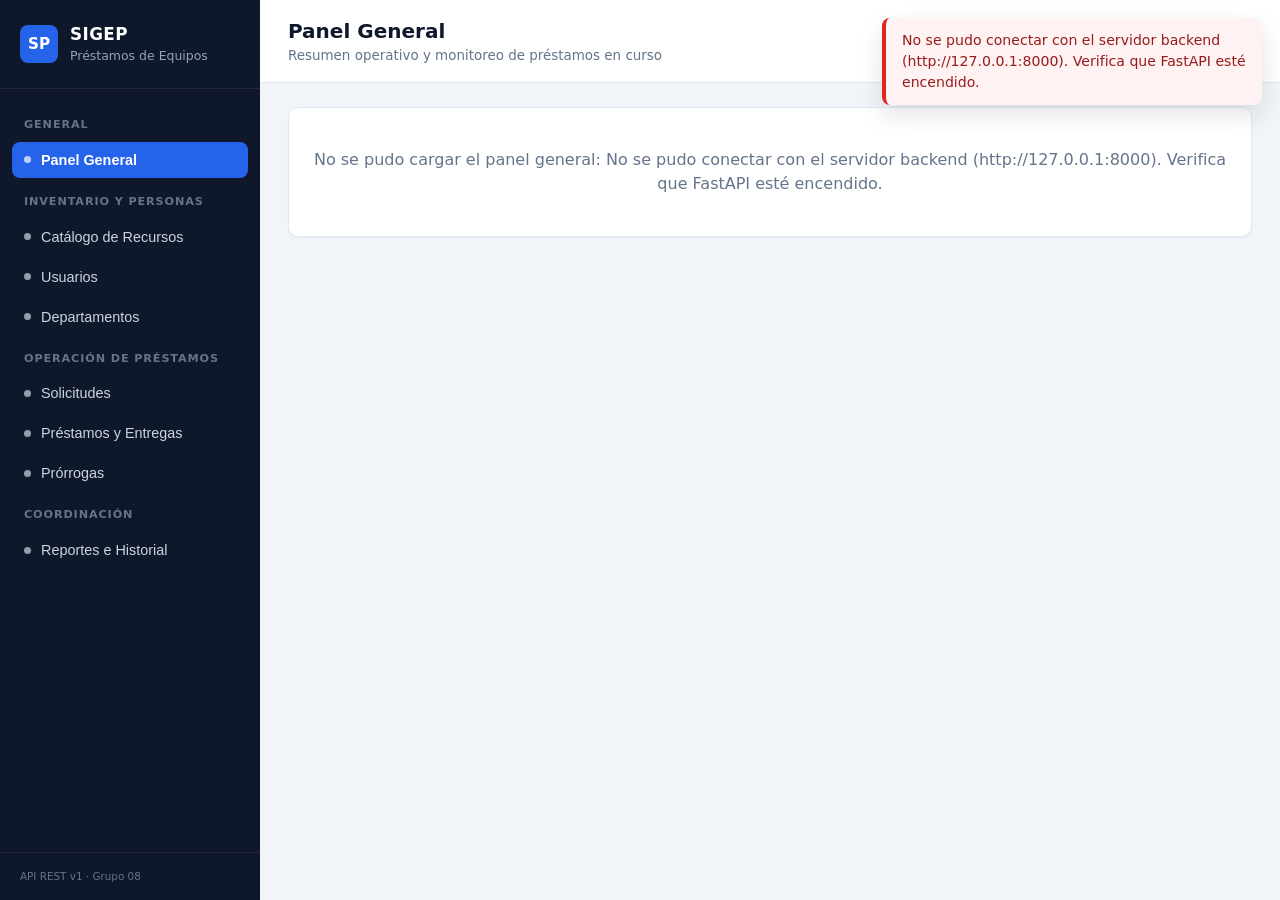
==== frontend/index.html @ 3b3ecd96 "feat: integrar frontend completo, evidencias y documentacion final del SIGEP" ====
<!DOCTYPE html>
<html lang="es">
<head>
  <meta charset="UTF-8" />
  <meta name="viewport" content="width=device-width, initial-scale=1.0" />
  <title>SIGEP — Sistema Institucional de Gestión de Préstamos</title>
  <link rel="stylesheet" href="css/styles.css" />
</head>
<body>
  <div class="app-shell">
    <!-- Barra Lateral -->
    <aside class="sidebar" id="sidebar">
      <div class="sidebar-brand">
        <div class="brand-badge">SP</div>
        <div>
          <h1 class="brand-title">SIGEP</h1>
          <p class="brand-subtitle">Préstamos de Equipos</p>
        </div>
      </div>

      <nav class="sidebar-nav" aria-label="Navegación principal">
        <span class="nav-group-label">General</span>
        <button class="nav-link active" data-view="dashboard">
          <span class="nav-dot"></span> Panel General
        </button>

        <span class="nav-group-label">Inventario y Personas</span>
        <button class="nav-link" data-view="recursos">
          <span class="nav-dot"></span> Catálogo de Recursos
        </button>
        <button class="nav-link" data-view="usuarios">
          <span class="nav-dot"></span> Usuarios
        </button>
        <button class="nav-link" data-view="departamentos">
          <span class="nav-dot"></span> Departamentos
        </button>

        <span class="nav-group-label">Operación de Préstamos</span>
        <button class="nav-link" data-view="solicitudes">
          <span class="nav-dot"></span> Solicitudes
        </button>
        <button class="nav-link" data-view="prestamos">
          <span class="nav-dot"></span> Préstamos y Entregas
        </button>
        <button class="nav-link" data-view="prorrogas">
          <span class="nav-dot"></span> Prórrogas
        </button>

        <span class="nav-group-label">Coordinación</span>
        <button class="nav-link" data-view="reportes">
          <span class="nav-dot"></span> Reportes e Historial
        </button>
      </nav>

      <div class="sidebar-footer">
        <small>API REST v1 · Grupo 08</small>
      </div>
    </aside>

    <!-- Contenido Principal -->
    <div class="main-wrapper">
      <header class="topbar">
        <div class="topbar-left">
          <button class="btn-menu-mobile" id="btnToggleMenu" aria-label="Abrir menú">☰</button>
          <div>
            <h2 class="page-title" id="topbarTitle">Panel General</h2>
            <p class="page-subtitle" id="topbarSubtitle">Resumen operativo en tiempo real del sistema</p>
          </div>
        </div>
        <div class="topbar-right">
          <div class="api-status" id="apiStatusIndicator" title="Estado de conexión con FastAPI">
            <span class="status-led"></span>
            <span id="apiStatusText">Verificando API...</span>
          </div>
        </div>
      </header>

      <!-- Zona de Notificaciones -->
      <div class="toast-container" id="toastContainer" aria-live="polite"></div>

      <!-- Contenedor Dinámico de Vistas -->
      <main class="content-area" id="appContent">
        <div class="loading-box">
          <div class="spinner"></div>
          <p>Cargando módulo...</p>
        </div>
      </main>
    </div>
  </div>

  <!-- Modal Global Reutilizable -->
  <div class="modal-backdrop hidden" id="globalModalBackdrop" role="dialog" aria-modal="true">
    <div class="modal-card">
      <div class="modal-header">
        <h3 id="globalModalTitle">Título</h3>
        <button class="modal-close" id="globalModalClose" aria-label="Cerrar">&times;</button>
      </div>
      <div class="modal-body" id="globalModalBody"></div>
    </div>
  </div>

  <script type="module" src="js/main.js"></script>
</body>
</html>
---- frontend/css/styles.css ----
:root {
  --primary: #1e3a8a;
  --primary-hover: #1d4ed8;
  --primary-soft: #eff6ff;
  --bg-page: #f1f5f9;
  --bg-card: #ffffff;
  --sidebar-bg: #0f172a;
  --sidebar-text: #cbd5e1;
  --sidebar-active: #2563eb;
  --text-main: #0f172a;
  --text-muted: #64748b;
  --border: #e2e8f0;
  --success-bg: #dcfce7;
  --success-text: #166534;
  --warning-bg: #fef3c7;
  --warning-text: #92400e;
  --danger-bg: #fee2e2;
  --danger-text: #991b1b;
  --info-bg: #dbeafe;
  --info-text: #1e40af;
  --neutral-bg: #f1f5f9;
  --neutral-text: #475569;
  --radius: 10px;
  --shadow-sm: 0 1px 2px rgba(15, 23, 42, 0.06);
  --shadow-md: 0 10px 25px rgba(15, 23, 42, 0.12);
}

* {
  box-sizing: border-box;
  margin: 0;
  padding: 0;
}

body {
  font-family: "Segoe UI", system-ui, -apple-system, Roboto, sans-serif;
  background-color: var(--bg-page);
  color: var(--text-main);
  line-height: 1.5;
}

/* Layout General */
.app-shell {
  display: flex;
  min-height: 100vh;
}

.sidebar {
  width: 260px;
  background-color: var(--sidebar-bg);
  color: var(--sidebar-text);
  display: flex;
  flex-direction: column;
  flex-shrink: 0;
  transition: transform 0.25s ease;
}

.sidebar-brand {
  display: flex;
  align-items: center;
  gap: 12px;
  padding: 22px 20px;
  border-bottom: 1px solid rgba(255, 255, 255, 0.08);
}

.brand-badge {
  width: 38px;
  height: 38px;
  border-radius: 8px;
  background: var(--sidebar-active);
  color: #fff;
  font-weight: 700;
  display: grid;
  place-items: center;
  font-size: 0.95rem;
}

.brand-title {
  color: #fff;
  font-size: 1.05rem;
  font-weight: 700;
  letter-spacing: 0.4px;
}

.brand-subtitle {
  font-size: 0.78rem;
  color: #94a3b8;
}

.sidebar-nav {
  padding: 16px 12px;
  display: flex;
  flex-direction: column;
  gap: 4px;
  flex: 1;
}

.nav-group-label {
  font-size: 0.7rem;
  text-transform: uppercase;
  letter-spacing: 0.08em;
  color: #64748b;
  padding: 12px 12px 4px;
  font-weight: 600;
}

.nav-link {
  display: flex;
  align-items: center;
  gap: 10px;
  width: 100%;
  background: transparent;
  border: none;
  color: var(--sidebar-text);
  padding: 10px 12px;
  border-radius: 8px;
  font-size: 0.9rem;
  cursor: pointer;
  text-align: left;
  transition: background 0.15s, color 0.15s;
}

.nav-link:hover {
  background: rgba(255, 255, 255, 0.07);
  color: #fff;
}

.nav-link.active {
  background: var(--sidebar-active);
  color: #fff;
  font-weight: 600;
}

.nav-dot {
  width: 7px;
  height: 7px;
  border-radius: 50%;
  background: currentColor;
  opacity: 0.7;
}

.sidebar-footer {
  padding: 14px 20px;
  border-top: 1px solid rgba(255, 255, 255, 0.08);
  color: #64748b;
  font-size: 0.78rem;
}

/* Main Wrapper & Topbar */
.main-wrapper {
  flex: 1;
  display: flex;
  flex-direction: column;
  min-width: 0;
}

.topbar {
  background: var(--bg-card);
  border-bottom: 1px solid var(--border);
  padding: 16px 28px;
  display: flex;
  align-items: center;
  justify-content: space-between;
  gap: 16px;
}

.topbar-left {
  display: flex;
  align-items: center;
  gap: 14px;
}

.btn-menu-mobile {
  display: none;
  background: var(--bg-page);
  border: 1px solid var(--border);
  border-radius: 8px;
  padding: 6px 10px;
  font-size: 1.1rem;
  cursor: pointer;
}

.page-title {
  font-size: 1.25rem;
  font-weight: 700;
  color: var(--text-main);
}

.page-subtitle {
  font-size: 0.84rem;
  color: var(--text-muted);
}

.api-status {
  display: inline-flex;
  align-items: center;
  gap: 8px;
  padding: 6px 12px;
  border-radius: 999px;
  background: var(--neutral-bg);
  font-size: 0.8rem;
  font-weight: 600;
  color: var(--neutral-text);
  border: 1px solid var(--border);
}

.api-status.online {
  background: var(--success-bg);
  color: var(--success-text);
  border-color: #bbf7d0;
}

.api-status.offline {
  background: var(--danger-bg);
  color: var(--danger-text);
  border-color: #fecaca;
}

.status-led {
  width: 8px;
  height: 8px;
  border-radius: 50%;
  background: currentColor;
}

/* Content Area */
.content-area {
  padding: 24px 28px;
  max-width: 1360px;
  width: 100%;
  margin: 0 auto;
}

/* Cards & Grids */
.kpi-grid {
  display: grid;
  grid-template-columns: repeat(auto-fit, minmax(220px, 1fr));
  gap: 16px;
  margin-bottom: 22px;
}

.card {
  background: var(--bg-card);
  border: 1px solid var(--border);
  border-radius: var(--radius);
  padding: 20px;
  box-shadow: var(--shadow-sm);
  margin-bottom: 20px;
}

.kpi-card {
  background: var(--bg-card);
  border: 1px solid var(--border);
  border-radius: var(--radius);
  padding: 18px 20px;
  box-shadow: var(--shadow-sm);
}

.kpi-label {
  font-size: 0.8rem;
  font-weight: 600;
  color: var(--text-muted);
  text-transform: uppercase;
  letter-spacing: 0.04em;
}

.kpi-value {
  font-size: 1.9rem;
  font-weight: 700;
  color: var(--primary);
  margin: 6px 0;
}

.kpi-meta {
  font-size: 0.82rem;
  color: var(--text-muted);
}

.section-header {
  display: flex;
  flex-wrap: wrap;
  align-items: center;
  justify-content: space-between;
  gap: 12px;
  margin-bottom: 16px;
}

.section-title {
  font-size: 1.05rem;
  font-weight: 700;
}

/* Toolbar & Filters */
.toolbar {
  display: flex;
  flex-wrap: wrap;
  gap: 10px;
  margin-bottom: 16px;
  align-items: center;
}

.input,
.select,
.textarea {
  padding: 9px 12px;
  border: 1px solid var(--border);
  border-radius: 8px;
  font-size: 0.9rem;
  font-family: inherit;
  color: var(--text-main);
  background: #fff;
  transition: border-color 0.15s;
}

.input:focus,
.select:focus,
.textarea:focus {
  outline: none;
  border-color: var(--primary-hover);
}

.toolbar .input {
  min-width: 240px;
}

/* Buttons */
.btn {
  display: inline-flex;
  align-items: center;
  justify-content: center;
  gap: 6px;
  padding: 9px 15px;
  border-radius: 8px;
  font-size: 0.88rem;
  font-weight: 600;
  border: 1px solid transparent;
  cursor: pointer;
  transition: background 0.15s, opacity 0.15s;
}

.btn:disabled {
  opacity: 0.55;
  cursor: not-allowed;
}

.btn-primary {
  background: var(--primary);
  color: #fff;
}

.btn-primary:hover:not(:disabled) {
  background: var(--primary-hover);
}

.btn-secondary {
  background: #fff;
  border-color: var(--border);
  color: var(--text-main);
}

.btn-secondary:hover:not(:disabled) {
  background: var(--bg-page);
}

.btn-success {
  background: #15803d;
  color: #fff;
}

.btn-success:hover:not(:disabled) {
  background: #166534;
}

.btn-danger {
  background: #dc2626;
  color: #fff;
}

.btn-danger:hover:not(:disabled) {
  background: #b91c1c;
}

.btn-sm {
  padding: 5px 10px;
  font-size: 0.8rem;
}

.actions-group {
  display: flex;
  flex-wrap: wrap;
  gap: 6px;
}

/* Tables */
.table-responsive {
  width: 100%;
  overflow-x: auto;
}

table {
  width: 100%;
  border-collapse: collapse;
  font-size: 0.88rem;
}

th,
td {
  text-align: left;
  padding: 11px 12px;
  border-bottom: 1px solid var(--border);
  vertical-align: middle;
}

th {
  background: #f8fafc;
  color: var(--text-muted);
  font-weight: 700;
  font-size: 0.78rem;
  text-transform: uppercase;
  letter-spacing: 0.04em;
}

tr:hover td {
  background: #f8fafc;
}

/* Badges Semánticos */
.badge {
  display: inline-block;
  padding: 3px 10px;
  border-radius: 999px;
  font-size: 0.76rem;
  font-weight: 700;
  text-transform: capitalize;
}

.badge-disponible,
.badge-aprobada,
.badge-aprobado,
.badge-devuelto,
.badge-bueno {
  background: var(--success-bg);
  color: var(--success-text);
}

.badge-pendiente,
.badge-mantenimiento,
.badge-incompleto {
  background: var(--warning-bg);
  color: var(--warning-text);
}

.badge-prestado,
.badge-activo,
.badge-docente,
.badge-estudiante {
  background: var(--info-bg);
  color: var(--info-text);
}

.badge-rechazada,
.badge-inactivo,
.badge-dañado {
  background: var(--danger-bg);
  color: var(--danger-text);
}

.badge-contratista,
.badge-otro {
  background: var(--neutral-bg);
  color: var(--neutral-text);
}

/* Forms inside Modals or Cards */
.form-grid {
  display: grid;
  grid-template-columns: repeat(2, 1fr);
  gap: 14px;
}

.form-group {
  display: flex;
  flex-direction: column;
  gap: 5px;
}

.form-group.full {
  grid-column: 1 / -1;
}

.form-group label {
  font-size: 0.83rem;
  font-weight: 600;
  color: var(--text-main);
}

.form-actions {
  display: flex;
  justify-content: flex-end;
  gap: 10px;
  margin-top: 18px;
  padding-top: 14px;
  border-top: 1px solid var(--border);
}

/* Modal */
.modal-backdrop {
  position: fixed;
  inset: 0;
  background: rgba(15, 23, 42, 0.55);
  display: flex;
  align-items: center;
  justify-content: center;
  padding: 16px;
  z-index: 1000;
}

.modal-backdrop.hidden {
  display: none;
}

.modal-card {
  background: #fff;
  border-radius: 12px;
  width: 100%;
  max-width: 560px;
  max-height: 90vh;
  overflow-y: auto;
  box-shadow: var(--shadow-md);
}

.modal-header {
  padding: 16px 20px;
  border-bottom: 1px solid var(--border);
  display: flex;
  align-items: center;
  justify-content: space-between;
}

.modal-header h3 {
  font-size: 1.05rem;
}

.modal-close {
  background: transparent;
  border: none;
  font-size: 1.5rem;
  line-height: 1;
  cursor: pointer;
  color: var(--text-muted);
}

.modal-body {
  padding: 20px;
}

/* Toasts */
.toast-container {
  position: fixed;
  top: 18px;
  right: 18px;
  z-index: 1200;
  display: flex;
  flex-direction: column;
  gap: 8px;
  max-width: 380px;
}

.toast {
  padding: 12px 16px;
  border-radius: 8px;
  font-size: 0.88rem;
  font-weight: 500;
  box-shadow: var(--shadow-md);
  border-left: 4px solid;
  background: #fff;
}

.toast.success {
  border-color: #16a34a;
  color: var(--success-text);
  background: #f0fdf4;
}

.toast.error {
  border-color: #dc2626;
  color: var(--danger-text);
  background: #fef2f2;
}

.toast.info {
  border-color: #2563eb;
  color: var(--info-text);
  background: #eff6ff;
}

/* States */
.loading-box,
.empty-state {
  text-align: center;
  padding: 40px 20px;
  color: var(--text-muted);
}

.spinner {
  width: 30px;
  height: 30px;
  border: 3px solid var(--border);
  border-top-color: var(--primary);
  border-radius: 50%;
  margin: 0 auto 10px;
  animation: spin 0.8s linear infinite;
}

@keyframes spin {
  to {
    transform: rotate(360deg);
  }
}

.tabs {
  display: flex;
  gap: 8px;
  border-bottom: 1px solid var(--border);
  margin-bottom: 16px;
}

.tab-btn {
  padding: 9px 14px;
  border: none;
  background: transparent;
  font-weight: 600;
  font-size: 0.88rem;
  color: var(--text-muted);
  cursor: pointer;
  border-bottom: 2px solid transparent;
}

.tab-btn.active {
  color: var(--primary);
  border-bottom-color: var(--primary);
}

@media (max-width: 860px) {
  .sidebar {
    position: fixed;
    inset: 0 auto 0 0;
    z-index: 900;
    transform: translateX(-100%);
  }

  .sidebar.open {
    transform: translateX(0);
  }

  .btn-menu-mobile {
    display: inline-block;
  }

  .form-grid {
    grid-template-columns: 1fr;
  }
}
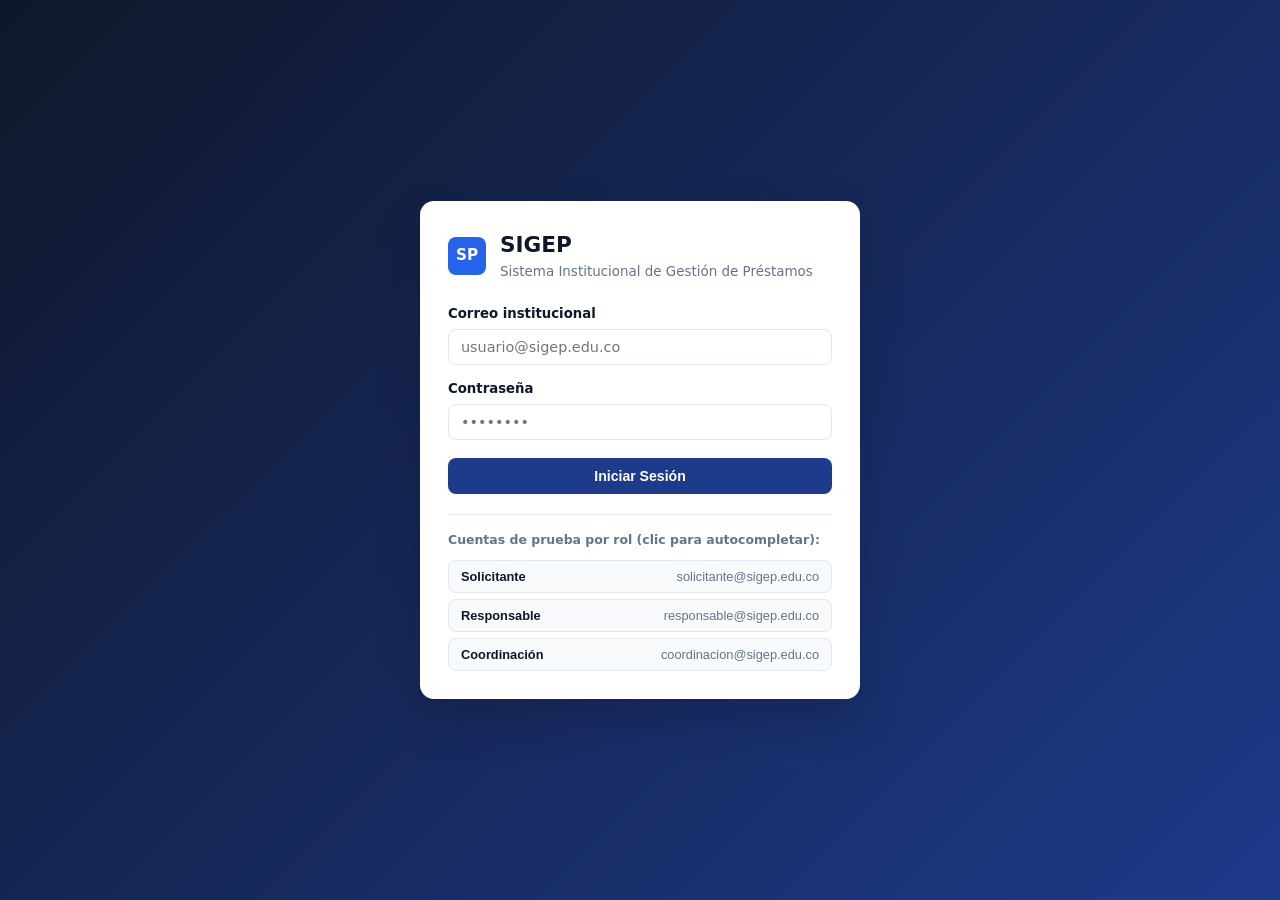
==== commit 8048811d: "docs: actualizar informe de evidencias y documentacion final" ====
--- a/frontend/index.html
+++ b/frontend/index.html
@@ -7,7 +7,65 @@
   <link rel="stylesheet" href="css/styles.css" />
 </head>
 <body>
-  <div class="app-shell">
+  <!-- Pantalla de Inicio de Sesión -->
+  <section class="auth-screen" id="authScreen">
+    <div class="auth-card">
+      <div class="auth-header">
+        <div class="brand-badge">SP</div>
+        <div>
+          <h1>SIGEP</h1>
+          <p>Sistema Institucional de Gestión de Préstamos</p>
+        </div>
+      </div>
+
+      <form id="formLogin" class="auth-form">
+        <div class="form-group">
+          <label for="loginCorreo">Correo institucional</label>
+          <input
+            type="email"
+            class="input"
+            id="loginCorreo"
+            placeholder="usuario@sigep.edu.co"
+            required
+          />
+        </div>
+        <div class="form-group">
+          <label for="loginPassword">Contraseña</label>
+          <input
+            type="password"
+            class="input"
+            id="loginPassword"
+            placeholder="••••••••"
+            required
+          />
+        </div>
+        <button type="submit" class="btn btn-primary btn-block" id="btnLoginSubmit">
+          Iniciar Sesión
+        </button>
+      </form>
+
+      <div class="auth-demo-box">
+        <p class="auth-demo-title">Cuentas de prueba por rol (clic para autocompletar):</p>
+        <div class="demo-accounts">
+          <button type="button" class="demo-btn" data-demo-email="solicitante@sigep.edu.co" data-demo-pass="Sigep2026*">
+            <strong>Solicitante</strong>
+            <span>solicitante@sigep.edu.co</span>
+          </button>
+          <button type="button" class="demo-btn" data-demo-email="responsable@sigep.edu.co" data-demo-pass="Sigep2026*">
+            <strong>Responsable</strong>
+            <span>responsable@sigep.edu.co</span>
+          </button>
+          <button type="button" class="demo-btn" data-demo-email="coordinacion@sigep.edu.co" data-demo-pass="Sigep2026*">
+            <strong>Coordinación</strong>
+            <span>coordinacion@sigep.edu.co</span>
+          </button>
+        </div>
+      </div>
+    </div>
+  </section>
+
+  <!-- Aplicación Principal -->
+  <div class="app-shell hidden" id="appShell">
     <!-- Barra Lateral -->
     <aside class="sidebar" id="sidebar">
       <div class="sidebar-brand">
@@ -28,10 +86,10 @@
         <button class="nav-link" data-view="recursos">
           <span class="nav-dot"></span> Catálogo de Recursos
         </button>
-        <button class="nav-link" data-view="usuarios">
+        <button class="nav-link" data-view="usuarios" data-roles="responsable,coordinacion">
           <span class="nav-dot"></span> Usuarios
         </button>
-        <button class="nav-link" data-view="departamentos">
+        <button class="nav-link" data-view="departamentos" data-roles="responsable,coordinacion">
           <span class="nav-dot"></span> Departamentos
         </button>
 
@@ -47,7 +105,7 @@
         </button>
 
         <span class="nav-group-label">Coordinación</span>
-        <button class="nav-link" data-view="reportes">
+        <button class="nav-link" data-view="reportes" data-roles="responsable,coordinacion">
           <span class="nav-dot"></span> Reportes e Historial
         </button>
       </nav>
@@ -68,15 +126,17 @@
           </div>
         </div>
         <div class="topbar-right">
+          <div class="user-session-pill" id="userSessionInfo">
+            <span id="sessionUserName">Usuario</span>
+            <span class="badge badge-activo" id="sessionUserRole">rol</span>
+          </div>
           <div class="api-status" id="apiStatusIndicator" title="Estado de conexión con FastAPI">
             <span class="status-led"></span>
             <span id="apiStatusText">Verificando API...</span>
           </div>
+          <button class="btn btn-secondary btn-sm" id="btnLogout">Cerrar sesión</button>
         </div>
       </header>
-
-      <!-- Zona de Notificaciones -->
-      <div class="toast-container" id="toastContainer" aria-live="polite"></div>
 
       <!-- Contenedor Dinámico de Vistas -->
       <main class="content-area" id="appContent">
@@ -87,6 +147,9 @@
       </main>
     </div>
   </div>
+
+  <!-- Zona de Notificaciones -->
+  <div class="toast-container" id="toastContainer" aria-live="polite"></div>
 
   <!-- Modal Global Reutilizable -->
   <div class="modal-backdrop hidden" id="globalModalBackdrop" role="dialog" aria-modal="true">
--- a/frontend/css/styles.css
+++ b/frontend/css/styles.css
@@ -659,4 +659,117 @@
   .form-grid {
     grid-template-columns: 1fr;
   }
+}
+
+/* Autenticación y Sesión */
+.hidden {
+  display: none !important;
+}
+
+.auth-screen {
+  min-height: 100vh;
+  display: grid;
+  place-items: center;
+  padding: 20px;
+  background: linear-gradient(135deg, #0f172a 0%, #1e3a8a 100%);
+}
+
+.auth-card {
+  width: 100%;
+  max-width: 440px;
+  background: #ffffff;
+  border-radius: 14px;
+  padding: 28px;
+  box-shadow: 0 20px 40px rgba(15, 23, 42, 0.28);
+}
+
+.auth-header {
+  display: flex;
+  align-items: center;
+  gap: 14px;
+  margin-bottom: 22px;
+}
+
+.auth-header h1 {
+  font-size: 1.35rem;
+  color: var(--text-main);
+}
+
+.auth-header p {
+  font-size: 0.84rem;
+  color: var(--text-muted);
+}
+
+.auth-form {
+  display: flex;
+  flex-direction: column;
+  gap: 14px;
+}
+
+.btn-block {
+  width: 100%;
+  margin-top: 4px;
+}
+
+.auth-demo-box {
+  margin-top: 20px;
+  padding-top: 16px;
+  border-top: 1px solid var(--border);
+}
+
+.auth-demo-title {
+  font-size: 0.78rem;
+  color: var(--text-muted);
+  margin-bottom: 10px;
+  font-weight: 600;
+}
+
+.demo-accounts {
+  display: flex;
+  flex-direction: column;
+  gap: 6px;
+}
+
+.demo-btn {
+  display: flex;
+  justify-content: space-between;
+  align-items: center;
+  width: 100%;
+  padding: 8px 12px;
+  border: 1px solid var(--border);
+  border-radius: 8px;
+  background: #f8fafc;
+  cursor: pointer;
+  font-size: 0.8rem;
+  color: var(--text-main);
+  transition: background 0.15s, border-color 0.15s;
+}
+
+.demo-btn:hover {
+  background: var(--primary-soft);
+  border-color: var(--primary-hover);
+}
+
+.demo-btn span {
+  color: var(--text-muted);
+}
+
+.topbar-right {
+  display: flex;
+  align-items: center;
+  flex-wrap: wrap;
+  gap: 10px;
+}
+
+.user-session-pill {
+  display: inline-flex;
+  align-items: center;
+  gap: 8px;
+  padding: 5px 12px;
+  background: var(--primary-soft);
+  border: 1px solid #bfdbfe;
+  border-radius: 999px;
+  font-size: 0.82rem;
+  font-weight: 600;
+  color: var(--primary);
 }
